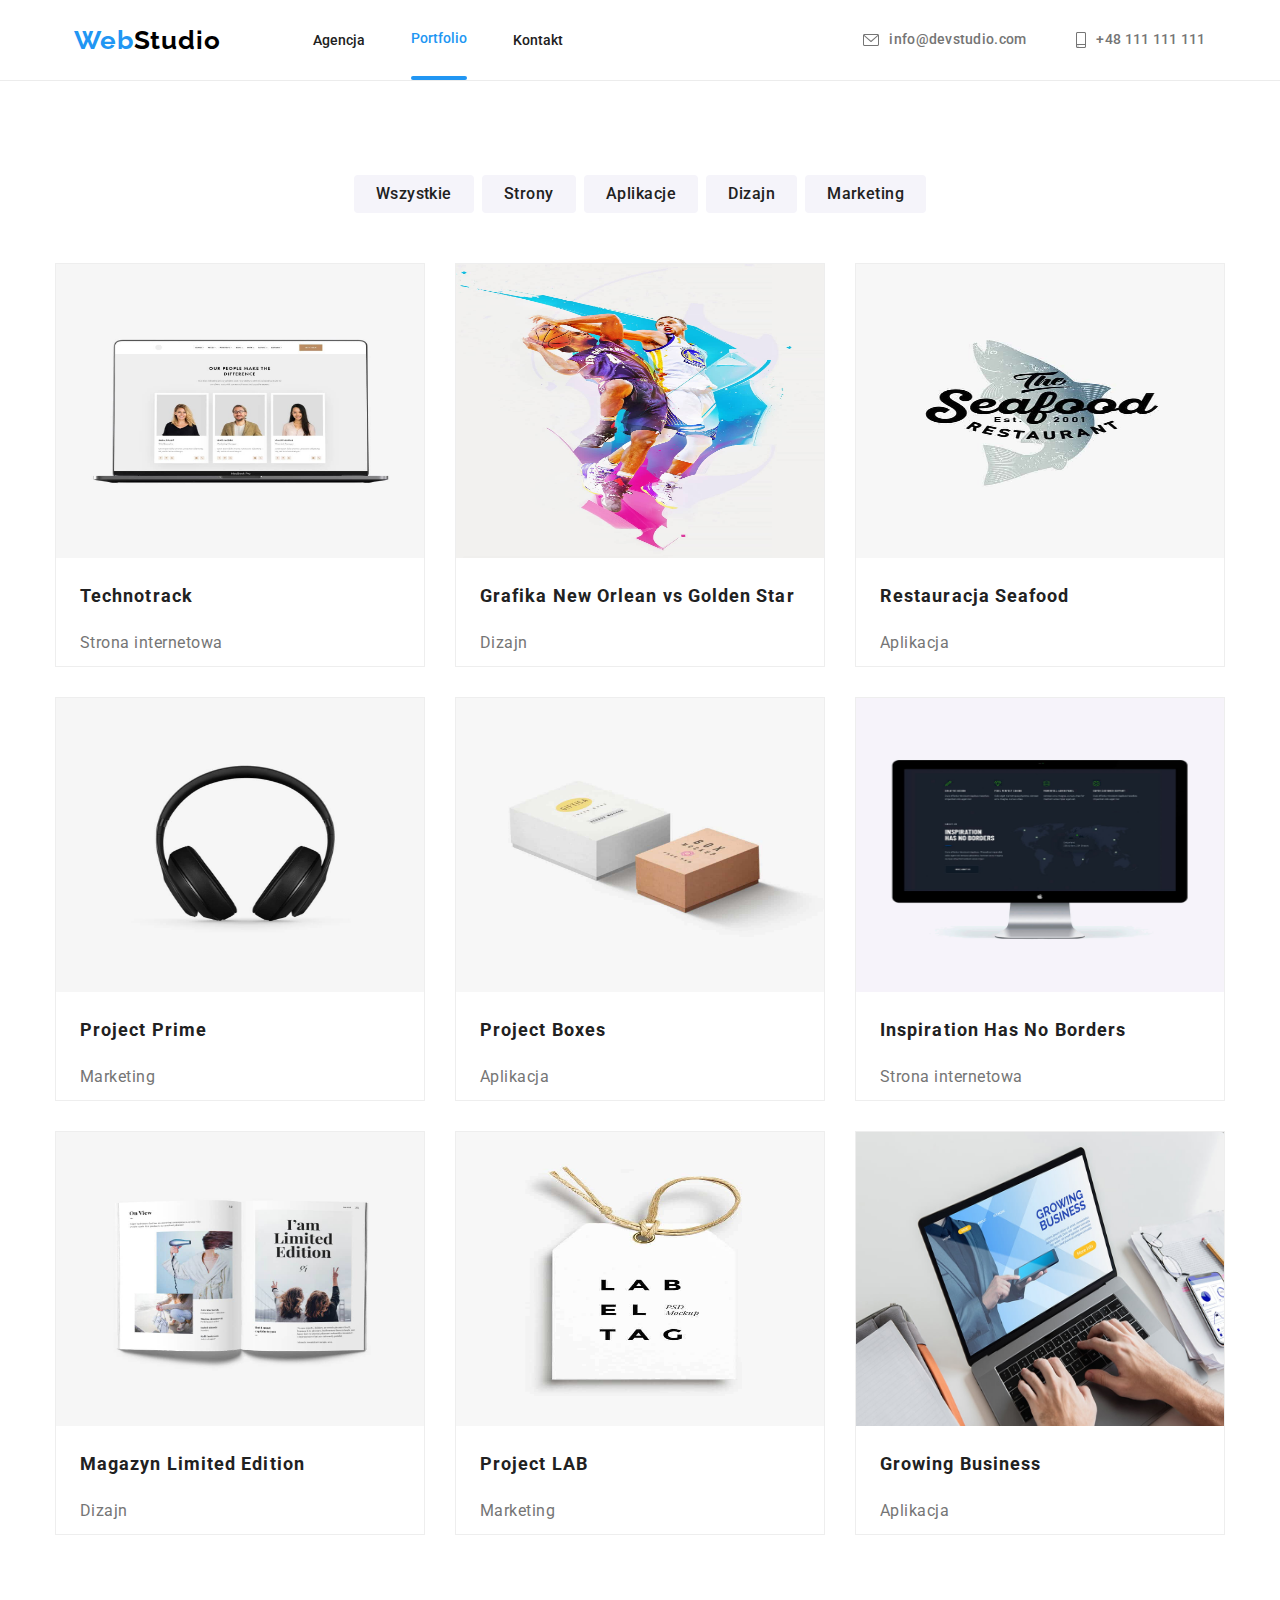
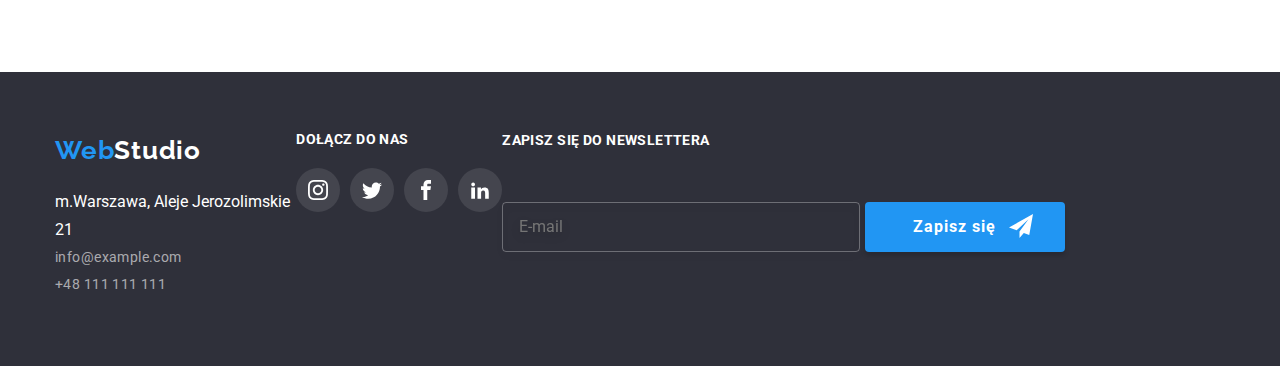
==== portfolio.html @ c93e19df "Add files via upload" ====
<!DOCTYPE html>
<html lang="pl">
  <head>
    <meta charset="UTF-8" />
    <meta http-equiv="X-UA-Compatible" content="IE=edge" />
    <meta name="viewport" content="width=device-width, initial-scale=1.0" />
    <title>Portfolio</title>
    <link
      rel="stylesheet"
      href="https://cdnjs.cloudflare.com/ajax/libs/modern-normalize/1.0.0/modern-normalize.min.css"
    />
    <link href="./css/style.css" rel="stylesheet" />
    <link rel="preconnect" href="https://fonts.googleapis.com" />
    <link rel="preconnect" href="https://fonts.gstatic.com" crossorigin />
    <link
      href="https://fonts.googleapis.com/css2?family=Montserrat&family=Raleway:wght@400;700&display=swap"
      rel="stylesheet"
    />
    <link
      href="https://fonts.googleapis.com/css2?family=Raleway:wght@700&family=Roboto:wght@500&display=swap"
      rel="stylesheet"
    />
    <link rel="preconnect" href="https://fonts.googleapis.com" />
    <link rel="preconnect" href="https://fonts.gstatic.com" crossorigin />
    <link rel="preconnect" href="https://fonts.googleapis.com" />
    <link rel="preconnect" href="https://fonts.gstatic.com" crossorigin />
  </head>

  <body>
    <header>
      <div class="container header-section">
          <nav class="navigation">
          <a class="navigation-logo" href="./index.html" width="145px"
          height="31px"><span class="web logotype">Web</span><span class="studio logotype">Studio</span>
          </a>
          
            <ul class="navigation-list">
              <li class="navigation-list-item"><a class="navigation-list-link" href="">Agencja</a></li>
              <li class="navigation-list-item"><a class="navigation-list-link actual-page" href="./portfolio.html">Portfolio</a></li>
              <li class="navigation-list-item"><a class="navigation-list-link" href="">Kontakt</a></li>
            </ul>
          <div class="contact-color">
          <ul class="header-contact">
            <li class="header-contact-item"><a class="header-contact-link" href="mailto:info@devstudio.com"><svg class="icon envelope"><use href="./images/icons/socials.svg#envelope"></use></svg>info@devstudio.com</a></li>
            <li class="header-contact-item"><a class="header-contact-link" href="tel:+48111111111"><svg class="icon phone"><use href="./images/icons/socials.svg#phone"></use></svg>+48 111 111 111</a></li>
          </ul>
          </div>
          </nav>
          </div>
        </header>
    <main>
      <section>
        <div class="container">
          <ul class="button-portfolio">
            <li class="button-space">
              <button class="button-portfolio-item" type="button" width="121px">
                Wszystkie
              </button>
            </li>
            <li class="button-space">
              <button class="button-portfolio-item" type="button" width="93px">
                Strony
              </button>
            </li>
            <li class="button-space">
              <button class="button-portfolio-item" type="button" width="114px">
                Aplikacje
              </button>
            </li>
            <li class="button-space">
              <button class="button-portfolio-item" type="button" width="91px">
                Dizajn
              </button>
            </li>
            <li class="button-space">
              <button class="button-portfolio-item" type="button" width="121px">
                Marketing
              </button>
            </li>
          </ul>
        </div>
      </section>
      <section class="portfolio">
        <div class="container bottom">
          <!--Project 1-->
          <ul class="portfolio-list">
            <li class="portfolio-item">
              <a href=""
                ><img
                  src="images/Technotrack.jpg"
                  width="370px"
                  height="294px"
                  
                />
                <div class="overlay">
                  <p>Technocrack jest popularną platformą wykorzystywaną do rozpowszechniania koronawirusa.
                    Firmy wykorzystują tę platformę do celów szpiegowskich i ataków na niezabezpieczone serwery konkurencji
                    </p></div>
                    <ul class="portfolio-item-feature">
                      <li>
                <h4 class="projects-name">Technotrack</h4>
                <p class="projects-type">Strona internetowa</p></li></ul></a
              >
            </li>

            <!--Project 2-->

            <li class="portfolio-item">
              <a href=""
                ><img
                  src="images/GrafikaNewOrleanvsGoldenStar.jpg"
                  width="370px"
                  height="294px"
                  
                />
                <div class="overlay">
                  <p>Technocrack jest popularną platformą wykorzystywaną do rozpowszechniania koronawirusa.
                    Firmy wykorzystują tę platformę do celów szpiegowskich i ataków na niezabezpieczone serwery konkurencji
                    </p></div>
                    <ul class="portfolio-item-feature">
                      <li>
                <h4 class="projects-name">Grafika New Orlean vs Golden Star</h4>
                <p class="projects-type">Dizajn</p></li></ul></a
              >
            </li>
            <!--Project 3-->

            <li class="portfolio-item">
              <a href=""
                ><img
                  src="images/RestauracjaSeaFood.jpg"
                  width="370px"
                  height="294px"
                  
                />
                <div class="overlay">
                  <p>Technocrack jest popularną platformą wykorzystywaną do rozpowszechniania koronawirusa.
                    Firmy wykorzystują tę platformę do celów szpiegowskich i ataków na niezabezpieczone serwery konkurencji
                    </p></div>
                    <ul class="portfolio-item-feature">
                      <li>
                <h4 class="projects-name">Restauracja Seafood</h4>
                <p class="projects-type">Aplikacja</p></li></ul></a
              >
            </li>

            <!--Project 4-->

            <li class="portfolio-item">
              <a href=""
                ><img
                  src="images/ProjectPrime.jpg"
                  width="370px"
                  height="294px"
                  
                />
                <div class="overlay">
                  <p>Technocrack jest popularną platformą wykorzystywaną do rozpowszechniania koronawirusa.
                    Firmy wykorzystują tę platformę do celów szpiegowskich i ataków na niezabezpieczone serwery konkurencji
                    </p></div>
                    <ul class="portfolio-item-feature">
                      <li>
                <h4 class="projects-name">Project Prime</h4>
                <p class="projects-type">Marketing</p></li></ul></a
              >
            </li>

            <!--Project 5-->

            <li class="portfolio-item">
              <a href=""
                ><img
                  src="images/ProjectBoxes.jpg"
                  width="370px"
                  height="294px"
                  
                />
                <div class="overlay">
                  <p>Technocrack jest popularną platformą wykorzystywaną do rozpowszechniania koronawirusa.
                    Firmy wykorzystują tę platformę do celów szpiegowskich i ataków na niezabezpieczone serwery konkurencji
                    </p></div>
                    <ul class="portfolio-item-feature">
                      <li>
                <h4 class="projects-name">Project Boxes</h4>
                <p class="projects-type">Aplikacja</p></li></ul></a
              >
            </li>
            <!--Project 6-->

            <li class="portfolio-item">
              <a href=""
                ><img
                  src="images/InspirationHasNoBorders.jpg"
                  width="370px"
                  height="294px"
                  alt="website Technocrack"
                />
                <div class="overlay">
                  <p>Technocrack jest popularną platformą wykorzystywaną do rozpowszechniania koronawirusa.
                    Firmy wykorzystują tę platformę do celów szpiegowskich i ataków na niezabezpieczone serwery konkurencji
                    </p></div>
                    <ul class="portfolio-item-feature">
                      <li>
                <h4 class="projects-name">Inspiration Has No Borders</h4>
                <p class="projects-type">Strona internetowa</p></li></ul></a
              >
            </li>
            <!--Project 7-->

            <li class="portfolio-item">
              <a href=""
                ><img
                  src="images/MagazynLimitedEdition.jpg"
                  width="370px"
                  height="294px"
                 
                />
                <div class="overlay">
                  <p>Technocrack jest popularną platformą wykorzystywaną do rozpowszechniania koronawirusa.
                    Firmy wykorzystują tę platformę do celów szpiegowskich i ataków na niezabezpieczone serwery konkurencji
                    </p></div>
                    <ul class="portfolio-item-feature">
                      <li>
                <h4 class="projects-name">Magazyn Limited Edition</h4>
                <p class="projects-type">Dizajn</p></li></ul></a
              >
            </li>
            <!--Project 8-->

            <li class="portfolio-item">
              <a href=""
                ><img
                  src="images/ProjektLAB.jpg"
                  width="370px"
                  height="294px"
                  
                />
                <div class="overlay">
                  <p>Technocrack jest popularną platformą wykorzystywaną do rozpowszechniania koronawirusa.
                    Firmy wykorzystują tę platformę do celów szpiegowskich i ataków na niezabezpieczone serwery konkurencji
                    </p></div>
                    <ul class="portfolio-item-feature">
                      <li>
                <h4 class="projects-name">Project LAB</h4>
                <p class="projects-type">Marketing</p></li></ul></a
              >
            </li>

            <!--Project 9-->

            <li class="portfolio-item">
              <a href=""
                ><img
                  src="images/GrowingBusiness.jpg"
                  width="370px"
                  height="294px"
                 
                />
                <div class="overlay">
                  <p>Technocrack jest popularną platformą wykorzystywaną do rozpowszechniania koronawirusa.
                    Firmy wykorzystują tę platformę do celów szpiegowskich i ataków na niezabezpieczone serwery konkurencji
                    </p></div>
                    <ul class="portfolio-item-feature">
                      <li>
                <h4 class="projects-name">Growing Business</h4>
                <p class="projects-type">Aplikacja</p></li></ul></a
              >
            </li>
          </ul>
        </div>
      </section>
    </main>
    <!--Footer-->
    <footer >
      <div class="container social-flex">
       <div class="left-side-footer">
        <a  href="./index.html"
          ><span class="web logotype">Web</span><span class="studio-footer logotype">Studio</span>
        </a>
        <address class="footer-address">
      <ul >
        <li>
            m.Warszawa, Aleje Jerozolimskie 21
        </li>
        <li>
          <a class="footer-mail" href="mailto:info@example.com"
            >info@example.com</a>
        </li>
        <li>
          <a class="footer-tel" href="tel:+48111111111">+48 111 111 111</a>
        </li>
      </ul>
    </address>
       </div>
        
    <section class="join-us ">
      <h3 class="join-us-header">DOŁĄCZ DO NAS</h3>
      <ul class="social-list-footer">
        <li><a class="social-list-item-footer" href=""><svg class="social-list-item-icon-footer"><use href="./images/icons/socials.svg#icon-instagram" width="20" height="20"></use></svg></a></li>
        <li><a class="social-list-item-footer" href=""><svg class="social-list-item-icon-footer"><use href="./images/icons/socials.svg#icon-twitter" width="20" height="20"></use></svg></a></li>
        <li><a class="social-list-item-footer" href=""><svg class="social-list-item-icon-footer"><use href="./images/icons/socials.svg#icon-facebook" width="20" height="20"></use></svg></a></li>
        <li><a class="social-list-item-footer" href=""><svg class="social-list-item-icon-footer"><use href="./images/icons/socials.svg#icon-linkedin2" width="20" height="20"></use></svg></a></li>
        
      </ul>
    </section>
    <div class="container-footer-form">
      <h3 class="newsletter-text">Zapisz się do newslettera</h3>
      <div class="footer-form">
        <form name="newsletter" action="http://localhost:3000/posts"
        method="POST">
      <label><input type="email" name="email" placeholder="E-mail"></label>
    <button type="submit">
      <span class="sign-up">Zapisz się</span>
      <svg><use href="./images/icons/socials.svg#form-send"></use></svg>
    </button></form>
      </div>
    </div>
      </div>
    </div>
  
    </footer>
  </body>
</html>
---- css/style.css ----
:root {
  --blue: #2196f3;
  --black: #212121;
  --logo-color: #000000;
  --grey: #757575;
  --white: #ffffff;
  --graphite: #2f303a;
  --transition: 250ms cubic-bezier(0.4, 0, 0.2, 1);
}
* {
  margin: 0;
  padding: 0;
}
img {
  display: block;
}
.section {
  padding: 94px 0;
}
body {
  font-family: "Roboto";
  color: var(--black);
}
.container {
  width: 1200px;
  padding: 0 15px;
  margin: 0 auto;
}
.navigation-list-link {
  color: var(--black);
  transition: var(--transition);
}
.navigation-list-link::after {
  content: " ";
  display: block;
  background-color: rgba(255, 255, 255, 0);
  transition: var(--transition);
}
.actual-page::after,
.navigation-list-link:hover::after {
  content: " ";
  position: relative;
  height: 4px;
  border-radius: 2px;
  background-color: var(--blue);
  top: 30px;
}
.actual-page {
  color: var(--blue);
}
.navigation-logo {
  padding-right: 93px;
}
.navigation {
  display: flex;
  align-items: center;
  align-content: center;
}

.navigation-list {
  color: var(--black);
  display: flex;
  align-items: center;
  font-size: 14px;
  font-weight: 500;
}

.navigation-list-item:not(:last-child) {
  margin-right: 46px;
}

header {
  background: var(--bright-color);
  border-bottom: 1px solid #ececec;
}
.header-contact {
  display: flex;
  flex-wrap: wrap;
  align-items: center;
  list-style: none;
  padding-left: 250px;
}
.header-contact-item {
  margin-left: 50px;
}
.header-contact-item .icon {
  fill: currentColor;
  margin-right: 10px;
}
.header-contact-item a {
  display: flex;
  align-items: center;
}
.header-contact-link:hover {
  fill: var(--blue);
  color: var(--blue);
}
.header-contact-item .envelope {
  width: 16px;
  height: 12px;
  align-items: center;
}
.header-contact-item .phone {
  width: 10px;
  height: 16px;
  align-items: center;
}
.header-contact-link {
  font-size: 14px;
  font-weight: 500;
  line-height: 1.14em;
  letter-spacing: 0.02em;
  font-style: normal;
  text-transform: lowercase;
  color: #757575;
  fill: #757575;
  transition: var(--transition);
}
a:hover,
a:focus {
  color: #2196f3;
}

.header-contact-link a {
  display: flex;
  align-items: center;
}
.header-section {
  height: 80px;
  display: flex;
  align-items: center;
  justify-content: center;
}
.web {
  color: var(--blue);
  font-size: 26px;
  font: "Raleway";
  letter-spacing: 0.03em;
  font-weight: 700;
  line-height: 1.4em;
}
.studio {
  font-size: 26px;
  color: var(--logo-color);
  font: "Raleway";
  letter-spacing: 0.03em;
  font-weight: 700;
  line-height: 1.4em;
}
.studio:hover {
  color: var(--blue);
}

a {
  text-decoration: none;
  transition: var(--transition);
}

ul {
  list-style-type: none;
  margin: 0;
  padding: 0;
}

h1 {
  font-size: 44px;
  text-align: center;
  letter-spacing: 0.06em;
  text-transform: uppercase;
  color: var(--white);
  line-height: 1.4em;
  padding-top: 200px;
  margin-top: 0;
}
.second-header {
  font-size: 36px;
  text-align: center;
  letter-spacing: 0.03em;
  line-height: 1.2em;
  margin: 0;
  padding-bottom: 50px;
}
.second-header-item {
  display: flex;
  align-items: center;
  justify-content: space-between;
  padding-bottom: 94px;
}
.team-card {
  background: var(--white);
  box-shadow: 0px 1px 3px rgba(0, 0, 0, 0.12), 0px 1px 1px rgba(0, 0, 0, 0.14),
    0px 2px 1px rgba(0, 0, 0, 0.2);
  border-radius: 0px 0px 4px 4px;
  padding-bottom: 30px;
}
.team-items {
  justify-content: space-between;
  display: flex;
}

h4 {
  font-size: 14px;
  letter-spacing: 0.03em;
  font-weight: 700;
  line-height: 1.2em;
  display: block;
  padding-bottom: 10px;
}
.third-header {
  color: var(--black);
  font-weight: 700px;
  font-size: 36px;
  line-height: 1.2em;
  text-align: center;
  letter-spacing: 0.03em;
  padding-bottom: 50px;
}
.main-header {
  background-color: var(--graphite);
  height: 600px;
  line-height: 1.4em;
  padding-top: 0;
  display: flex;
  flex-direction: column;
  justify-content: center;
  align-items: center;
  max-width: 1600px;
}
.button-webstudio {
  font-size: 16px;
  text-align: center;
  color: var(--white);
  width: 200px;
  height: 50px;
  background-color: var(--blue);
  border-radius: 4px;
  border: none;
  cursor: pointer;
  letter-spacing: 0.06em;
  margin-top: 30px;
  margin-bottom: 200px;
  font-weight: 700;
  line-height: 1.9em;
}

.button-webstudio-position {
  align-items: center;
  margin: 0 auto;
}
.button-portfolio-item {
  font-size: 16px;
  color: var(--black);
  height: 38px;
  background-color: #f5f4fa;
  border-radius: 4px;
  border: none;
  cursor: pointer;
  letter-spacing: 0.03em;
  font-weight: 500;
  line-height: 1.6em;
  padding: 6px 22px;
  transition: var(--transition);
}
.button-portfolio {
  display: flex;
  align-items: center;
  justify-content: center;
  padding-top: 94px;
}
.button-space:not(:last-child) {
  margin-right: 8px;
}
.logotype {
  font-family: "Raleway", sans-serif;
  font-size: 26px;
  line-height: 1.19em;
}

.button-portfolio-item:hover {
  background-color: var(--blue);
  color: var(--white);
  background: var(--blue);
  box-shadow: 0px 3px 1px rgba(0, 0, 0, 0.1), 0px 1px 2px rgba(0, 0, 0, 0.08),
    0px 2px 2px rgba(0, 0, 0, 0.12);
  border-radius: 4px;
}
.feature-item {
  color: var(--grey);
  font-size: 14px;
  line-height: 1.7em;
}
.feature-item:not(:last-child) {
  padding-right: 30px;
}
.feature {
  display: flex;
  align-items: center;
  justify-content: space-between;
}

.name {
  font-size: 16px;
  text-align: center;
  letter-spacing: 0.03em;
  font-weight: 500;
  line-height: 1.2em;
  display: flex;
  padding-top: 30px;
  justify-content: center;
  color: var(--black);
}
.profession {
  color: var(--grey);
  text-align: center;
  letter-spacing: 0.03em;
  line-height: 1.2em;
  display: flex;
  padding-top: 10px;
  justify-content: center;
}

.container .footer {
  padding: 0;
  margin: 0;
}
.footer-address {
  font-style: normal;
  color: var(--white);
  line-height: 1.7em;
  padding-bottom: 9px;
}
.footer-tel {
  font-size: 14px;
  letter-spacing: 0.03em;
  color: rgba(255, 255, 255, 0.6);
  line-height: 1.7em;
  transition: var(--transition);
}
.footer-mail {
  font-size: 14px;
  letter-spacing: 0.03em;
  color: rgba(255, 255, 255, 0.6);
  line-height: 1.7em;
  transition: var(--transition);
}
.team-background {
  background: #f5f4fa;
}
.team-list {
  display: flex;
  justify-content: center;
  padding-bottom: 94px;
}

.portfolio-list {
  list-style: none;
  font-family: "Roboto";
  font-size: 16px;
  line-height: 1.87;
  letter-spacing: 0.03em;
  color: var(--grey);
  display: flex;
  flex-wrap: wrap;
  justify-content: space-between;
  padding-top: 50px;
}
.portfolio-list-item {
  position: relative;
  display: inline-block;
  width: 370px;
  height: 404px;
  margin-bottom: 30px;
  border-bottom: 1px solid #eeeeee;
  border-left: 1px solid #eeeeee;
  border-right: 1px solid #eeeeee;
  z-index: 1001;
  overflow: hidden;
  transition: box-shadow 250ms cubic-bezier(0.4, 0, 0.2, 1);
}
.portfolio-list-overlay {
  position: absolute;
  top: 0;
  left: 0;
  width: 100%;
  height: 100%;
  background-color: #2196f3;
  opacity: 0;
  transform: translateY(100%);
  transition: transform 250ms cubic-bezier(0.4, 0, 0.2, 1);
}
.portfolio-list-overlay-text {
  font-weight: 400;
  font-size: 18px;
  line-height: 1.6;
  letter-spacing: 0.03em;
  color: #ffffff;
  text-align: left;
  padding: 49px 45px 49px 24px;
}
.portfolio-list-overlay-text p {
  margin: 0;
}
.portfolio-list-item:hover {
  box-shadow: 0px 1px 1px rgba(0, 0, 0, 0.12), 0px 4px 4px rgba(0, 0, 0, 0.06),
    1px 4px 6px rgba(0, 0, 0, 0.16);
}
.portfolio-list-item:hover .akapit-overlay {
  opacity: 0.9;
  transform: translateY(0);
}
.portfolio-card-description {
  position: relative;
  z-index: 1002;
  background-color: #fff;
}
.portfolio-card-description-name {
  font-size: 18px;
  line-height: 2;
  letter-spacing: 0.06em;
  color: var(--black);
  text-align: start;
  padding-left: 24px;
  margin: 0;
  padding: 20px 24px 4px 24px;
  margin-top: -9px;
}
.portfolio-card-description-text {
  line-height: 1.875em;
  padding: 0px 24px 20px 24px;
  text-align: start;
  color: var(--grey);
  margin: 0;
}
.projects {
  display: flex;
  justify-content: space-between;
  align-content: center;
  flex-wrap: wrap;
  margin-bottom: -30px;
}

.projects-name {
  color: var(--black);
  font-weight: 700;
  font-size: 18px;
  line-height: 2;
  letter-spacing: 0.06em;
  padding-top: 20px;
  padding-right: 24px;
  padding-left: 24px;
}

.studio-footer {
  font-size: 26px;
  color: var(--white);
  font: "Raleway";
  letter-spacing: 0.03em;
  font-weight: 700;
  line-height: 1.4em;
}

footer {
  font-style: normal;
  background-color: #2f303a;
  color: #fff;
  padding-top: 60px;
  padding-bottom: 60px;
  background-color: var(--graphite);
}
.footer-address {
  padding-top: 20px;
}
.join-us-header {
  font-style: normal;
  font-weight: 700;
  text-transform: uppercase;
  font-size: 14px;
  line-height: 1.14em;
  letter-spacing: 0.03em;
}

.social-list-footer {
  display: flex;
  align-items: center;
  margin-top: 20px;
  margin-left: -10px;
}
.social-list-item-footer {
  display: flex;
  justify-content: center;
  align-items: center;
  align-self: center;
  width: 44px;
  height: 44px;
  margin-left: 10px;
  border-radius: 50%;
  background-color: rgba(255, 255, 255, 0.1);
  color: var(--white);
}
.social-list-item-footer:hover {
  background-color: var(--blue);
  transition: var(--transition);
}
.social-list-item-icon-footer {
  width: 20px;
  height: 20px;
  fill: var(--white);
}
.social-flex {
  display: flex;
}

.feature-picture {
  display: flex;
  justify-content: center;
  height: 120px;
  padding: 25px 0;
  border-radius: 4px;
  margin-bottom: 30px;
  background-color: #f5f4fa;
}
.feature-icon {
  display: flex;
  justify-content: center;
  margin-right: 100px;
  margin-left: 100px;
}

.feature-size {
  max-width: 270px;
}

.social-list-our-team {
  display: flex;
  align-items: center;
  margin-top: 20px;
  padding-left: 32px;
}
.social-list-item-our-team {
  display: flex;
  justify-content: center;
  align-items: center;
  width: 44px;
  height: 44px;
  border-radius: 50%;
  background-color: var(--white);
  margin-right: 0;
  margin-right: 10px;
  max-width: 206px;
  fill: #afb1b8;
  transition: color var(--transition);
  background-color: var(--transition);
}
.social-list-item-our-team:hover {
  background-color: var(--blue);
  fill: var(--white);
  border-radius: 50%;
  background-color: var(--blue);
  width: 44px;
  height: 44px;
  transition: var(--transition);
}

.social-list-item-icon-our-team {
  width: 20px;
  height: 20px;
}

.our-clients-header {
  font-family: "Roboto";
  font-style: normal;
  font-weight: 700;
  font-size: 36px;
  line-height: 42px;
  text-align: center;
  letter-spacing: 0.03em;
  color: #212121;
  padding-bottom: 50px;
}

.background-image {
  background-image: linear-gradient(
      rgba(47, 48, 58, 0.4),
      rgba(47, 48, 58, 0.4)
    ),
    url(../images/header-background.jpg);
  background-size: cover;
  background-position: center;
  background-repeat: no-repeat;
  margin: 0 auto;
  max-width: 1600px;
}
.main-header-item-position {
  color: #fff;
  text-align: center;
  max-width: 696px;
  margin: 0 auto 30px;
}
.clients-list-item {
  display: flex;
  justify-content: center;
  height: 92px;
  min-width: 170px;
  border: 1px solid #afb1b8;
  border-radius: 4px;
  margin-left: 30px;
  cursor: pointer;
  color: #afb1b8;
  fill: #afb1b8;
  transition: color var(--transition);
}
.our-clients-list {
  list-style-type: none;
  display: flex;
  flex-wrap: wrap;
  margin-left: -30px;
}
.our-clients-list-icon1 {
  width: 41px;
  height: 48px;
  display: flex;
  align-self: center;
}
.our-clients-list-icon2 {
  width: 40px;
  height: 53px;
  display: flex;
  align-self: center;
}
.our-clients-list-icon3 {
  width: 45px;
  height: 42px;
  display: flex;
  align-self: center;
}
.our-clients-list-icon4 {
  width: 85px;
  height: 42px;
  display: flex;
  align-self: center;
}
.our-clients-list-icon5 {
  width: 63px;
  height: 47px;
  display: flex;
  align-self: center;
}
.our-clients-list-icon6 {
  width: 94px;
  height: 45px;
  display: flex;
  align-self: center;
}
.clients-list-item:hover {
  border: 1px solid var(--blue);
  color: var(--blue);
  fill: var(--blue);
  transition: var(--transition);
}

.clients-list-margins {
  margin-right: 30px;
  display: flex;
  align-items: center;
  justify-content: center;
  width: 170px;
}

.speciality {
  text-transform: uppercase;
  font-weight: 700;
  font-size: 14px;
  line-height: 16px;
  text-align: center;
  justify-content: center;
  align-content: center;
  letter-spacing: 0.03em;
  margin: 0;
  padding-top: 27px;
  color: var(--white);
}
.portfolio-list {
  display: flex;
  flex-wrap: wrap;
  justify-content: space-between;
  margin-bottom: 107px;
}
.portfolio-item {
  background-color: #fff;
  border: 1px solid #eee;
  margin-bottom: 30px;
  position: relative;
  max-width: 370px;
  max-height: 404px;
  overflow: hidden;
  z-index: 1001;
}
.overlay {
  position: absolute;
  top: 0;
  left: 0;
  width: 100%;
  height: 100%;
  background-color: var(--blue);
  opacity: 90%;
  transform: translatey(100%);
  transition: transform 250ms ease;
}
.portfolio-item-feature {
  color: var(--grey);
  font-size: 16px;
  line-height: 1.87;
  letter-spacing: 0.03em;
  z-index: 1002;
  position: relative;
  background-color: #fff;
}
.overlay p {
  font-size: 18px;
  line-height: 1.55;
  letter-spacing: 0.03em;
  color: #ffffff;
  margin-top: 49px;
}
.portfolio-item:hover .overlay {
  transform: translatey(0);
}
.portfolio p {
  padding: 4px 24px 20px 24px;
}
.portfolio-item:hover {
  box-shadow: 0px 1px 1px rgba(0, 0, 0, 0.12), 0px 4px 4px rgba(0, 0, 0, 0.06),
    1px 4px 6px rgba(0, 0, 0, 0.16);
  cursor: pointer;
}
.is-hidden {
  opacity: 0;
  visibility: none;
  pointer-events: none;
}
.close-btn {
  position: absolute;
  background-color: #fff;
  cursor: pointer;
  top: 8px;
  right: 8px;
  border: 1px solid rgba(0, 0, 0, 0.1);
  border-radius: 50%;
  z-index: 1000;
}

.close-btn,
.x {
  width: 30px;
  height: 30px;
}

.modal {
  position: absolute;
  left: 50%;
  top: 50%;
  transform: translate(-50%, -50%) scale(1.25);
  background-color: #fff;
  width: 528px;
  height: 581px;
  box-shadow: 0px 1px 3px rgba(0, 0, 0, 0.12), 0px 1px 1px rgba(0, 0, 0, 0.14),
    0px 2px 1px rgba(0, 0, 0, 0.2);
  border-radius: 4px;
}

.backdrop {
  position: fixed;
  left: 0;
  top: 0;
  width: 100%;
  height: 100%;
  background-color: rgba(0, 0, 0, 0.1);
}
.container-footer-form {
  display: flex;
  flex-wrap: wrap;
}
.footer-form {
  font-size: 16px;
  line-height: 1.25;
  color: rgba(255, 255, 255, 0.6);
  align-items: center;
  letter-spacing: 0.03em;
}
.footer-form button {
  width: 200px;
  height: 50px;
  box-shadow: 0px 4px 4px rgba(0, 0, 0, 0.15);
  border-radius: 4px;
  align-items: center;
  border: none;
  background-color: var(--blue);
  position: relative;
}
.sign-up {
  font-weight: 700;
  font-size: 16px;
  line-height: 1.87;
  text-align: center;
  letter-spacing: 0.06em;
  color: #fff;
  padding-right: 20px;
}
.modal-form label {
  font-size: 12px;
  line-height: 1.16;
  letter-spacing: 0.01em;
  color: var(--grey);
  padding-left: 40px;
  margin-bottom: 4px;
  margin-top: 10px;
}

.modal-form textarea::placeholder {
  color: rgba(117, 117, 117, 0.5);
  font-size: 12px;
  line-height: 1.16;
}

.modal-form textarea {
  height: 120px;
  width: 448px;
  padding: 12px 16px;
}

.modal-form input,
.modal-form textarea {
  color: var(--grey);
  font-family: "Roboto";
  font-style: normal;
  font-weight: 400;
  font-size: 12px;
  display: block;
}
.modal-form > h3 {
  font-weight: 700;
  font-size: 20px;
  line-height: 1.15;
  text-align: center;
  letter-spacing: 0.03em;
  color: var(--black);
}

.modal-form {
  display: flex;
  flex-direction: column;
  position: relative;
}
.modal-form input {
  border: 1px solid rgba(33, 33, 33, 0.2);
  border-radius: 4px;
  width: 448px;
  height: 40px;
  padding-left: 42px;
}

.modal-form textarea {
  resize: none;
  border: 1px solid rgba(33, 33, 33, 0.2);
  border-radius: 4px;
}
.modal-form button {
  width: 200px;
  height: 50px;
  background: var(--blue);
  box-shadow: 0px 4px 4px rgba(0, 0, 0, 0.15);
  border-radius: 4px;
  font-weight: 700;
  font-size: 16px;
  line-height: 1.87;
  text-align: center;
  letter-spacing: 0.06em;
  color: #fff;
  margin: auto;
  margin-top: 30px;
  border: none;
}

.modal-form button:hover {
  cursor: pointer;
}

.modal-form label:focus-within svg {
  fill: var(--blue);
}
.modal-form input:hover,
.modal-form textarea:hover {
  border: 1px solid var(--blue);
  border-radius: 4px;
}
textarea:focus-visible,
input:focus-visible {
  outline: none;
  border: 1px solid var(--blue);
}
.sign-up-form {
  font-weight: 700;
  font-size: 16px;
  line-height: 1.87;
  text-align: center;
  letter-spacing: 0.06em;
  color: #fff;
  padding-right: 20px;
}
.icon-form {
  width: 12px;
  height: 12px;
  fill: #000;
  position: absolute;
  left: 52px;
}
.person-icon-form {
  width: 12px;
  height: 12px;
  top: 132px;
}
.phone-icon-form {
  height: 13px;
  width: 13px;
  top: 200px;
}

.mail-icon-form {
  width: 15px;
  height: 12px;
  top: 268px;
}
.tick-sign-container a {
  color: var(--blue);
}
.web-tick-sign {
  position: absolute;
  opacity: 0;
}
.tick-sign-label {
  margin: 0;
  padding: 0;
  align-self: center;
}
.tick-sign-label::before {
  content: "";
  display: inline-block;
  width: 16px;
  height: 16px;
  margin-left: 0;
  margin-right: 7px;
  border: 1px solid rgba(33, 33, 33, 0.2);
  border-radius: 2px;
}
.web-tick-sign:checked + .tick-sign-label::before {
  background-color: var(--blue);
  border: none;
  background-image: url([data-uri]);
  background-repeat: no-repeat;
  background-position: center center;
}
.tick-sign-container {
  display: flex;
  justify-content: center;
}
.tick-sign-container a {
  text-decoration: underline;
}
.container-footer-form {
  flex-wrap: wrap;
}
.footer-form {
  letter-spacing: 0.03em;
  color: rgba(255, 255, 255, 0.6);
  font-size: 16px;
  line-height: 1.25;
  align-items: center;
}
.footer-form button {
  width: 200px;
  border-radius: 4px;
  align-items: center;
  border: none;
  height: 50px;
  box-shadow: 0px 4px 4px rgba(0, 0, 0, 0.15);
  background-color: var(--blue);
  position: relative;
}
.footer-form input {
  border: 1px solid rgba(255, 255, 255, 0.3);
  border-radius: 4px;
  width: 358px;
  filter: drop-shadow(0px 4px 4px rgba(0, 0, 0, 0.15));
  height: 50px;
  background-color: transparent;
  color: var(--grey);
  padding: 16px;
}
.footer-form input::placeholder {
  font-size: 16px;
  line-height: 1.25;
}
.footer-form button svg {
  fill: #fff;
  width: 24px;
  height: 24px;
  right: 32px;
  top: 12px;
  position: absolute;
}

.footer-form button:hover {
  cursor: pointer;
}
.newsletter-text {
  font-weight: 700;
  font-size: 14px;
  line-height: 16px;
  letter-spacing: 0.03em;
  text-transform: uppercase;
  color: #fff;
  display: block;
  margin-bottom: 0px;
}
.footer {
  color: #fff;
  font-size: 16px;
  line-height: 1.5;
}
.footer address {
  font-style: normal;
  margin-top: 20px;
}
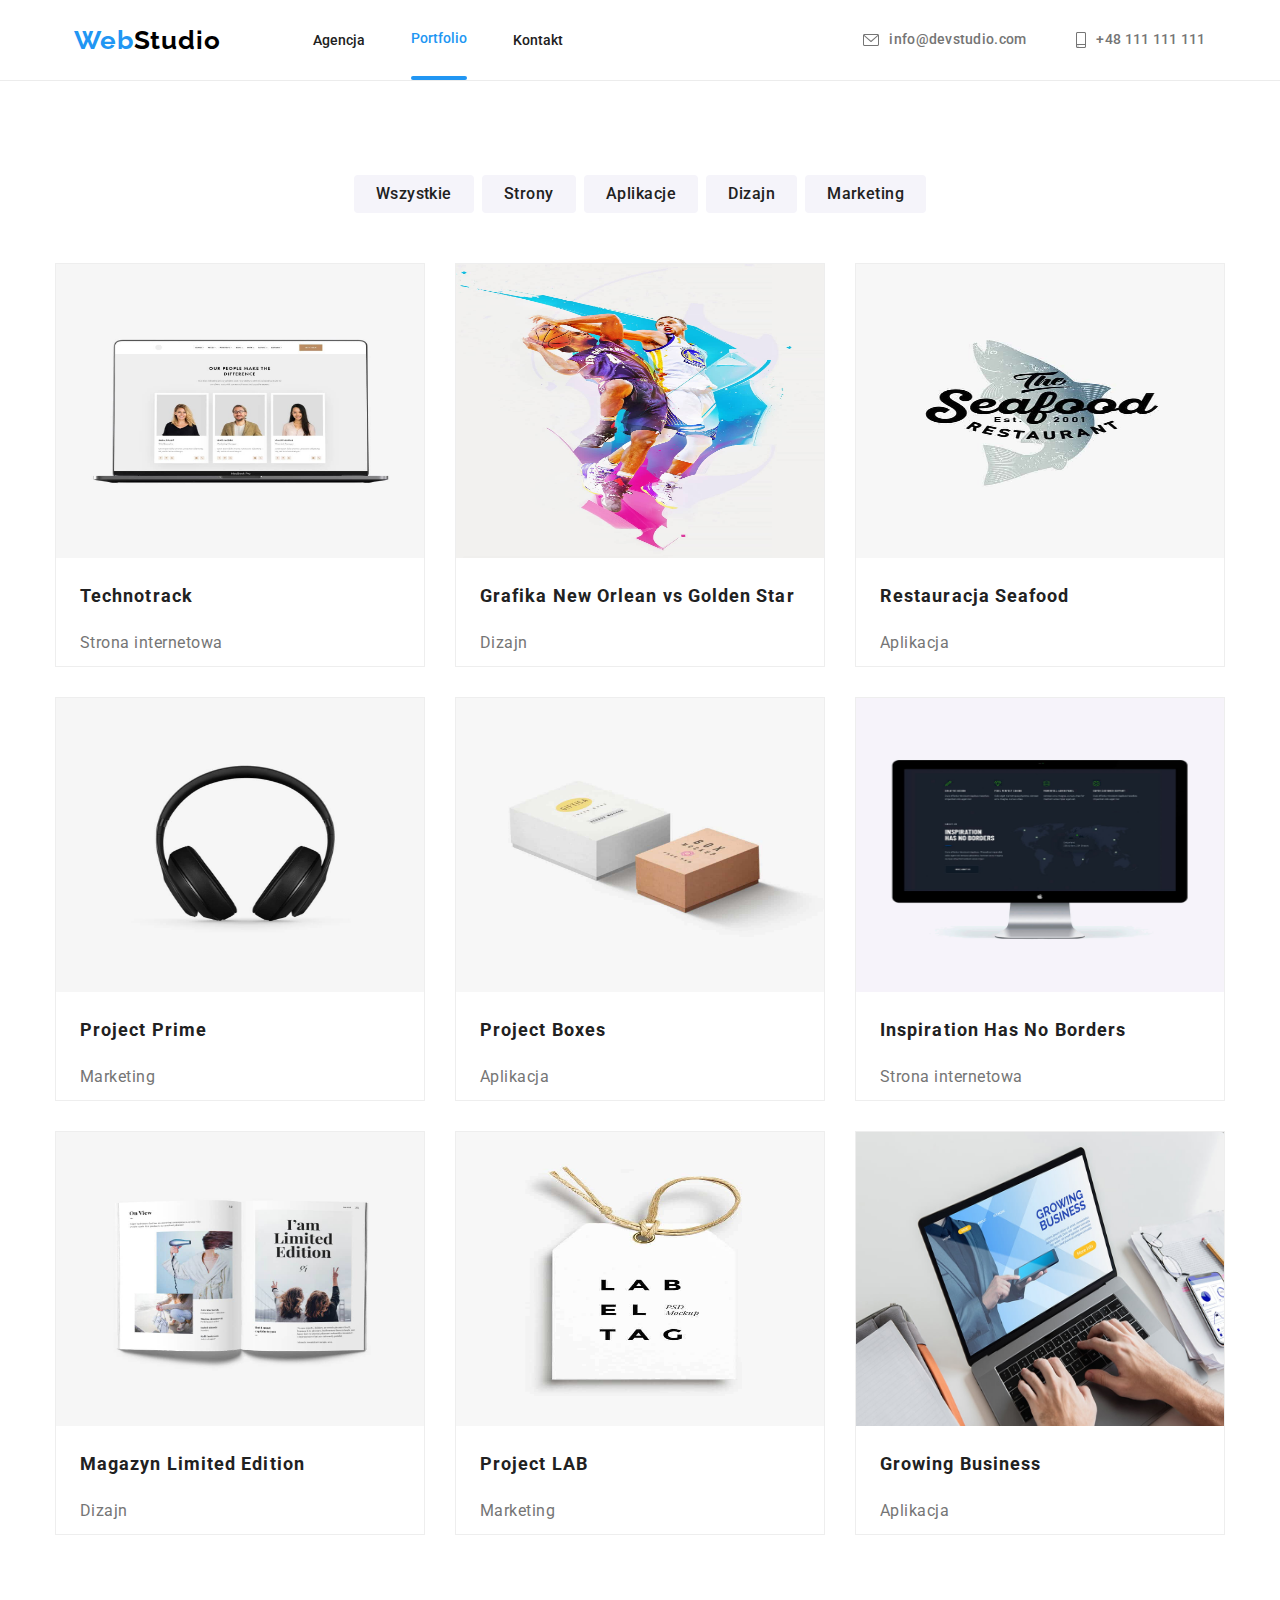
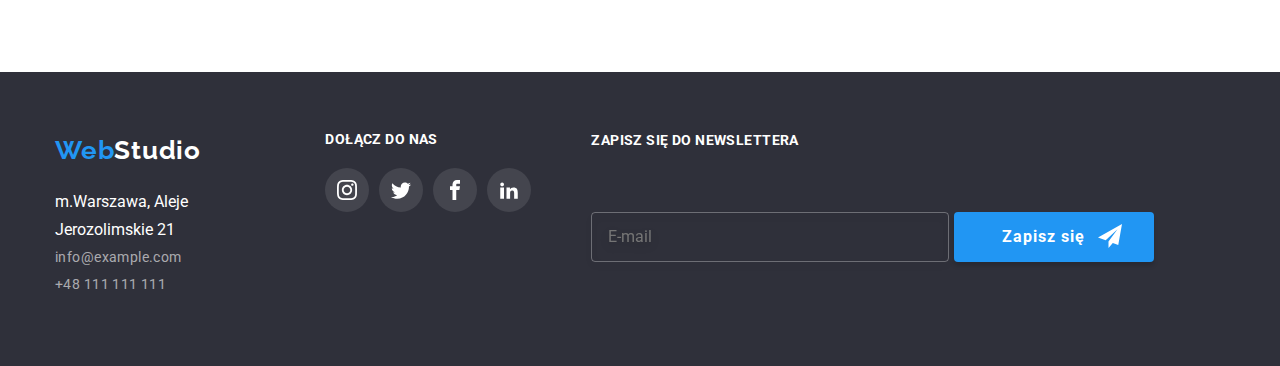
==== commit 49a6ba25: "Add files via upload" ====
--- a/portfolio.html
+++ b/portfolio.html
@@ -10,20 +10,11 @@
       href="https://cdnjs.cloudflare.com/ajax/libs/modern-normalize/1.0.0/modern-normalize.min.css"
     />
     <link href="./css/style.css" rel="stylesheet" />
-    <link rel="preconnect" href="https://fonts.googleapis.com" />
-    <link rel="preconnect" href="https://fonts.gstatic.com" crossorigin />
-    <link
-      href="https://fonts.googleapis.com/css2?family=Montserrat&family=Raleway:wght@400;700&display=swap"
-      rel="stylesheet"
-    />
     <link
       href="https://fonts.googleapis.com/css2?family=Raleway:wght@700&family=Roboto:wght@500&display=swap"
       rel="stylesheet"
     />
-    <link rel="preconnect" href="https://fonts.googleapis.com" />
-    <link rel="preconnect" href="https://fonts.gstatic.com" crossorigin />
-    <link rel="preconnect" href="https://fonts.googleapis.com" />
-    <link rel="preconnect" href="https://fonts.gstatic.com" crossorigin />
+    
   </head>
 
   <body>
--- a/css/style.css
+++ b/css/style.css
@@ -185,17 +185,6 @@
   align-items: center;
   justify-content: space-between;
   padding-bottom: 94px;
-}
-.team-card {
-  background: var(--white);
-  box-shadow: 0px 1px 3px rgba(0, 0, 0, 0.12), 0px 1px 1px rgba(0, 0, 0, 0.14),
-    0px 2px 1px rgba(0, 0, 0, 0.2);
-  border-radius: 0px 0px 4px 4px;
-  padding-bottom: 30px;
-}
-.team-items {
-  justify-content: space-between;
-  display: flex;
 }
 
 h4 {
@@ -383,7 +372,7 @@
   left: 0;
   width: 100%;
   height: 100%;
-  background-color: #2196f3;
+  background-color: var(--blue);
   opacity: 0;
   transform: translateY(100%);
   transition: transform 250ms cubic-bezier(0.4, 0, 0.2, 1);
@@ -393,7 +382,7 @@
   font-size: 18px;
   line-height: 1.6;
   letter-spacing: 0.03em;
-  color: #ffffff;
+  color: var(--white);
   text-align: left;
   padding: 49px 45px 49px 24px;
 }
@@ -411,7 +400,7 @@
 .portfolio-card-description {
   position: relative;
   z-index: 1002;
-  background-color: #fff;
+  background-color: var(--white);
 }
 .portfolio-card-description-name {
   font-size: 18px;
@@ -461,7 +450,6 @@
 
 footer {
   font-style: normal;
-  background-color: #2f303a;
   color: #fff;
   padding-top: 60px;
   padding-bottom: 60px;
@@ -508,6 +496,9 @@
 }
 .social-flex {
   display: flex;
+}
+.left-side-footer {
+  margin-right: 70px;
 }
 
 .feature-picture {
@@ -746,13 +737,13 @@
   right: 8px;
   border: 1px solid rgba(0, 0, 0, 0.1);
   border-radius: 50%;
-  z-index: 1000;
 }
 
 .close-btn,
 .x {
   width: 30px;
   height: 30px;
+  z-index: 1000;
 }
 
 .modal {
@@ -786,6 +777,7 @@
   color: rgba(255, 255, 255, 0.6);
   align-items: center;
   letter-spacing: 0.03em;
+  padding-left: 60px;
 }
 .footer-form button {
   width: 200px;
@@ -844,6 +836,8 @@
   text-align: center;
   letter-spacing: 0.03em;
   color: var(--black);
+  margin-top: 40px;
+  margin-bottom: 30px;
 }
 
 .modal-form {
@@ -959,75 +953,35 @@
   background-repeat: no-repeat;
   background-position: center center;
 }
-.tick-sign-container {
-  display: flex;
-  justify-content: center;
-}
-.tick-sign-container a {
-  text-decoration: underline;
-}
-.container-footer-form {
-  flex-wrap: wrap;
-}
-.footer-form {
-  letter-spacing: 0.03em;
-  color: rgba(255, 255, 255, 0.6);
-  font-size: 16px;
-  line-height: 1.25;
-  align-items: center;
-}
-.footer-form button {
-  width: 200px;
-  border-radius: 4px;
-  align-items: center;
-  border: none;
-  height: 50px;
-  box-shadow: 0px 4px 4px rgba(0, 0, 0, 0.15);
-  background-color: var(--blue);
-  position: relative;
+.footer-form button svg {
+  fill: #fff;
+  right: 32px;
+  top: 12px;
+  position: absolute;
+  width: 24px;
+  height: 24px;
+}
+.container-footer-form h3 {
+  font-weight: 700;
+  font-size: 14px;
+  line-height: 16px;
+  letter-spacing: 0.03em;
+  text-transform: uppercase;
+  color: #fff;
+  display: block;
+  margin-bottom: 20px;
+  margin-left: 60px;
+}
+.footer-form button:hover {
+  cursor: pointer;
 }
 .footer-form input {
   border: 1px solid rgba(255, 255, 255, 0.3);
+  filter: drop-shadow(0px 4px 4px rgba(0, 0, 0, 0.15));
   border-radius: 4px;
   width: 358px;
-  filter: drop-shadow(0px 4px 4px rgba(0, 0, 0, 0.15));
   height: 50px;
   background-color: transparent;
   color: var(--grey);
   padding: 16px;
 }
-.footer-form input::placeholder {
-  font-size: 16px;
-  line-height: 1.25;
-}
-.footer-form button svg {
-  fill: #fff;
-  width: 24px;
-  height: 24px;
-  right: 32px;
-  top: 12px;
-  position: absolute;
-}
-
-.footer-form button:hover {
-  cursor: pointer;
-}
-.newsletter-text {
-  font-weight: 700;
-  font-size: 14px;
-  line-height: 16px;
-  letter-spacing: 0.03em;
-  text-transform: uppercase;
-  color: #fff;
-  display: block;
-  margin-bottom: 0px;
-}
-.footer {
-  color: #fff;
-  font-size: 16px;
-  line-height: 1.5;
-}
-.footer address {
-  font-style: normal;
-  margin-top: 20px;
-}
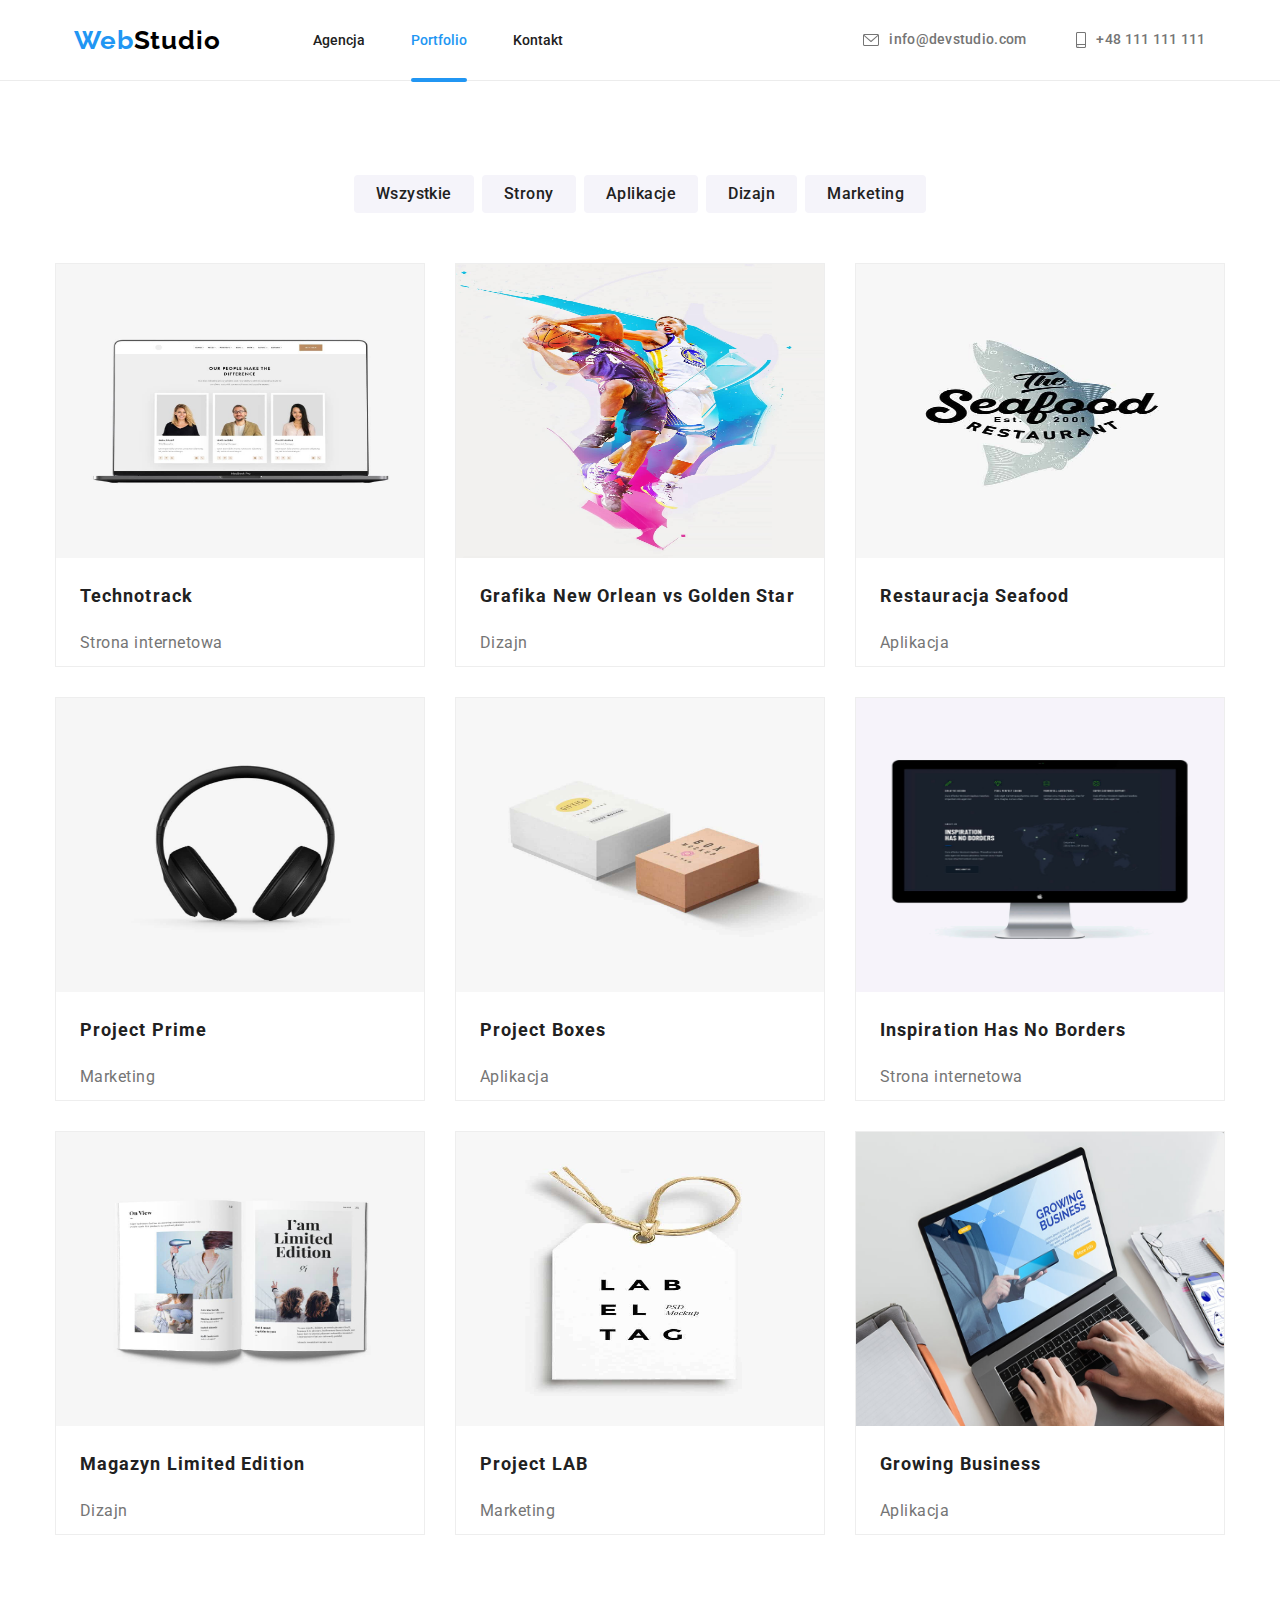
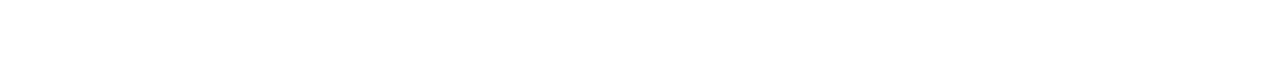
==== commit 360c037c: "hw6(poprawa)" ====
--- a/portfolio.html
+++ b/portfolio.html
@@ -14,31 +14,57 @@
       href="https://fonts.googleapis.com/css2?family=Raleway:wght@700&family=Roboto:wght@500&display=swap"
       rel="stylesheet"
     />
-    
   </head>
 
   <body>
     <header>
       <div class="container header-section">
-          <nav class="navigation">
-          <a class="navigation-logo" href="./index.html" width="145px"
-          height="31px"><span class="web logotype">Web</span><span class="studio logotype">Studio</span>
+        <nav class="navigation">
+          <a
+            class="navigation-logo"
+            href="./index.html"
+            width="145px"
+            height="31px"
+            ><span class="web logotype">Web</span
+            ><span class="studio logotype">Studio</span>
           </a>
-          
-            <ul class="navigation-list">
-              <li class="navigation-list-item"><a class="navigation-list-link" href="">Agencja</a></li>
-              <li class="navigation-list-item"><a class="navigation-list-link actual-page" href="./portfolio.html">Portfolio</a></li>
-              <li class="navigation-list-item"><a class="navigation-list-link" href="">Kontakt</a></li>
+
+          <ul class="navigation-list">
+            <li class="navigation-list-item">
+              <a class="navigation-list-link" href="./index.html">Agencja</a>
+            </li>
+            <li class="navigation-list-item">
+              <a
+                class="navigation-list-link actual-page"
+                href="./portfolio.html"
+                >Portfolio</a
+              >
+            </li>
+            <li class="navigation-list-item">
+              <a class="navigation-list-link" href="./index.html">Kontakt</a>
+            </li>
+          </ul>
+          <div class="contact-color">
+            <ul class="header-contact">
+              <li class="header-contact-item">
+                <a class="header-contact-link" href="mailto:info@devstudio.com"
+                  ><svg class="icon envelope">
+                    <use href="./images/icons/socials.svg#envelope"></use></svg
+                  >info@devstudio.com</a
+                >
+              </li>
+              <li class="header-contact-item">
+                <a class="header-contact-link" href="tel:+48111111111"
+                  ><svg class="icon phone">
+                    <use href="./images/icons/socials.svg#phone"></use></svg
+                  >+48 111 111 111</a
+                >
+              </li>
             </ul>
-          <div class="contact-color">
-          <ul class="header-contact">
-            <li class="header-contact-item"><a class="header-contact-link" href="mailto:info@devstudio.com"><svg class="icon envelope"><use href="./images/icons/socials.svg#envelope"></use></svg>info@devstudio.com</a></li>
-            <li class="header-contact-item"><a class="header-contact-link" href="tel:+48111111111"><svg class="icon phone"><use href="./images/icons/socials.svg#phone"></use></svg>+48 111 111 111</a></li>
-          </ul>
           </div>
-          </nav>
-          </div>
-        </header>
+        </nav>
+      </div>
+    </header>
     <main>
       <section>
         <div class="container">
@@ -81,16 +107,21 @@
                   src="images/Technotrack.jpg"
                   width="370px"
                   height="294px"
-                  
-                />
-                <div class="overlay">
-                  <p>Technocrack jest popularną platformą wykorzystywaną do rozpowszechniania koronawirusa.
-                    Firmy wykorzystują tę platformę do celów szpiegowskich i ataków na niezabezpieczone serwery konkurencji
-                    </p></div>
-                    <ul class="portfolio-item-feature">
-                      <li>
-                <h4 class="projects-name">Technotrack</h4>
-                <p class="projects-type">Strona internetowa</p></li></ul></a
+                />
+                <div class="overlay">
+                  <p>
+                    Technocrack jest popularną platformą wykorzystywaną do
+                    rozpowszechniania koronawirusa. Firmy wykorzystują tę
+                    platformę do celów szpiegowskich i ataków na
+                    niezabezpieczone serwery konkurencji
+                  </p>
+                </div>
+                <ul class="portfolio-item-feature">
+                  <li>
+                    <h4 class="projects-name">Technotrack</h4>
+                    <p class="projects-type">Strona internetowa</p>
+                  </li>
+                </ul></a
               >
             </li>
 
@@ -102,16 +133,23 @@
                   src="images/GrafikaNewOrleanvsGoldenStar.jpg"
                   width="370px"
                   height="294px"
-                  
-                />
-                <div class="overlay">
-                  <p>Technocrack jest popularną platformą wykorzystywaną do rozpowszechniania koronawirusa.
-                    Firmy wykorzystują tę platformę do celów szpiegowskich i ataków na niezabezpieczone serwery konkurencji
-                    </p></div>
-                    <ul class="portfolio-item-feature">
-                      <li>
-                <h4 class="projects-name">Grafika New Orlean vs Golden Star</h4>
-                <p class="projects-type">Dizajn</p></li></ul></a
+                />
+                <div class="overlay">
+                  <p>
+                    Technocrack jest popularną platformą wykorzystywaną do
+                    rozpowszechniania koronawirusa. Firmy wykorzystują tę
+                    platformę do celów szpiegowskich i ataków na
+                    niezabezpieczone serwery konkurencji
+                  </p>
+                </div>
+                <ul class="portfolio-item-feature">
+                  <li>
+                    <h4 class="projects-name">
+                      Grafika New Orlean vs Golden Star
+                    </h4>
+                    <p class="projects-type">Dizajn</p>
+                  </li>
+                </ul></a
               >
             </li>
             <!--Project 3-->
@@ -122,16 +160,21 @@
                   src="images/RestauracjaSeaFood.jpg"
                   width="370px"
                   height="294px"
-                  
-                />
-                <div class="overlay">
-                  <p>Technocrack jest popularną platformą wykorzystywaną do rozpowszechniania koronawirusa.
-                    Firmy wykorzystują tę platformę do celów szpiegowskich i ataków na niezabezpieczone serwery konkurencji
-                    </p></div>
-                    <ul class="portfolio-item-feature">
-                      <li>
-                <h4 class="projects-name">Restauracja Seafood</h4>
-                <p class="projects-type">Aplikacja</p></li></ul></a
+                />
+                <div class="overlay">
+                  <p>
+                    Technocrack jest popularną platformą wykorzystywaną do
+                    rozpowszechniania koronawirusa. Firmy wykorzystują tę
+                    platformę do celów szpiegowskich i ataków na
+                    niezabezpieczone serwery konkurencji
+                  </p>
+                </div>
+                <ul class="portfolio-item-feature">
+                  <li>
+                    <h4 class="projects-name">Restauracja Seafood</h4>
+                    <p class="projects-type">Aplikacja</p>
+                  </li>
+                </ul></a
               >
             </li>
 
@@ -143,16 +186,21 @@
                   src="images/ProjectPrime.jpg"
                   width="370px"
                   height="294px"
-                  
-                />
-                <div class="overlay">
-                  <p>Technocrack jest popularną platformą wykorzystywaną do rozpowszechniania koronawirusa.
-                    Firmy wykorzystują tę platformę do celów szpiegowskich i ataków na niezabezpieczone serwery konkurencji
-                    </p></div>
-                    <ul class="portfolio-item-feature">
-                      <li>
-                <h4 class="projects-name">Project Prime</h4>
-                <p class="projects-type">Marketing</p></li></ul></a
+                />
+                <div class="overlay">
+                  <p>
+                    Technocrack jest popularną platformą wykorzystywaną do
+                    rozpowszechniania koronawirusa. Firmy wykorzystują tę
+                    platformę do celów szpiegowskich i ataków na
+                    niezabezpieczone serwery konkurencji
+                  </p>
+                </div>
+                <ul class="portfolio-item-feature">
+                  <li>
+                    <h4 class="projects-name">Project Prime</h4>
+                    <p class="projects-type">Marketing</p>
+                  </li>
+                </ul></a
               >
             </li>
 
@@ -164,16 +212,21 @@
                   src="images/ProjectBoxes.jpg"
                   width="370px"
                   height="294px"
-                  
-                />
-                <div class="overlay">
-                  <p>Technocrack jest popularną platformą wykorzystywaną do rozpowszechniania koronawirusa.
-                    Firmy wykorzystują tę platformę do celów szpiegowskich i ataków na niezabezpieczone serwery konkurencji
-                    </p></div>
-                    <ul class="portfolio-item-feature">
-                      <li>
-                <h4 class="projects-name">Project Boxes</h4>
-                <p class="projects-type">Aplikacja</p></li></ul></a
+                />
+                <div class="overlay">
+                  <p>
+                    Technocrack jest popularną platformą wykorzystywaną do
+                    rozpowszechniania koronawirusa. Firmy wykorzystują tę
+                    platformę do celów szpiegowskich i ataków na
+                    niezabezpieczone serwery konkurencji
+                  </p>
+                </div>
+                <ul class="portfolio-item-feature">
+                  <li>
+                    <h4 class="projects-name">Project Boxes</h4>
+                    <p class="projects-type">Aplikacja</p>
+                  </li>
+                </ul></a
               >
             </li>
             <!--Project 6-->
@@ -187,13 +240,19 @@
                   alt="website Technocrack"
                 />
                 <div class="overlay">
-                  <p>Technocrack jest popularną platformą wykorzystywaną do rozpowszechniania koronawirusa.
-                    Firmy wykorzystują tę platformę do celów szpiegowskich i ataków na niezabezpieczone serwery konkurencji
-                    </p></div>
-                    <ul class="portfolio-item-feature">
-                      <li>
-                <h4 class="projects-name">Inspiration Has No Borders</h4>
-                <p class="projects-type">Strona internetowa</p></li></ul></a
+                  <p>
+                    Technocrack jest popularną platformą wykorzystywaną do
+                    rozpowszechniania koronawirusa. Firmy wykorzystują tę
+                    platformę do celów szpiegowskich i ataków na
+                    niezabezpieczone serwery konkurencji
+                  </p>
+                </div>
+                <ul class="portfolio-item-feature">
+                  <li>
+                    <h4 class="projects-name">Inspiration Has No Borders</h4>
+                    <p class="projects-type">Strona internetowa</p>
+                  </li>
+                </ul></a
               >
             </li>
             <!--Project 7-->
@@ -204,16 +263,21 @@
                   src="images/MagazynLimitedEdition.jpg"
                   width="370px"
                   height="294px"
-                 
-                />
-                <div class="overlay">
-                  <p>Technocrack jest popularną platformą wykorzystywaną do rozpowszechniania koronawirusa.
-                    Firmy wykorzystują tę platformę do celów szpiegowskich i ataków na niezabezpieczone serwery konkurencji
-                    </p></div>
-                    <ul class="portfolio-item-feature">
-                      <li>
-                <h4 class="projects-name">Magazyn Limited Edition</h4>
-                <p class="projects-type">Dizajn</p></li></ul></a
+                />
+                <div class="overlay">
+                  <p>
+                    Technocrack jest popularną platformą wykorzystywaną do
+                    rozpowszechniania koronawirusa. Firmy wykorzystują tę
+                    platformę do celów szpiegowskich i ataków na
+                    niezabezpieczone serwery konkurencji
+                  </p>
+                </div>
+                <ul class="portfolio-item-feature">
+                  <li>
+                    <h4 class="projects-name">Magazyn Limited Edition</h4>
+                    <p class="projects-type">Dizajn</p>
+                  </li>
+                </ul></a
               >
             </li>
             <!--Project 8-->
@@ -224,16 +288,21 @@
                   src="images/ProjektLAB.jpg"
                   width="370px"
                   height="294px"
-                  
-                />
-                <div class="overlay">
-                  <p>Technocrack jest popularną platformą wykorzystywaną do rozpowszechniania koronawirusa.
-                    Firmy wykorzystują tę platformę do celów szpiegowskich i ataków na niezabezpieczone serwery konkurencji
-                    </p></div>
-                    <ul class="portfolio-item-feature">
-                      <li>
-                <h4 class="projects-name">Project LAB</h4>
-                <p class="projects-type">Marketing</p></li></ul></a
+                />
+                <div class="overlay">
+                  <p>
+                    Technocrack jest popularną platformą wykorzystywaną do
+                    rozpowszechniania koronawirusa. Firmy wykorzystują tę
+                    platformę do celów szpiegowskich i ataków na
+                    niezabezpieczone serwery konkurencji
+                  </p>
+                </div>
+                <ul class="portfolio-item-feature">
+                  <li>
+                    <h4 class="projects-name">Project LAB</h4>
+                    <p class="projects-type">Marketing</p>
+                  </li>
+                </ul></a
               >
             </li>
 
@@ -245,16 +314,21 @@
                   src="images/GrowingBusiness.jpg"
                   width="370px"
                   height="294px"
-                 
-                />
-                <div class="overlay">
-                  <p>Technocrack jest popularną platformą wykorzystywaną do rozpowszechniania koronawirusa.
-                    Firmy wykorzystują tę platformę do celów szpiegowskich i ataków na niezabezpieczone serwery konkurencji
-                    </p></div>
-                    <ul class="portfolio-item-feature">
-                      <li>
-                <h4 class="projects-name">Growing Business</h4>
-                <p class="projects-type">Aplikacja</p></li></ul></a
+                />
+                <div class="overlay">
+                  <p>
+                    Technocrack jest popularną platformą wykorzystywaną do
+                    rozpowszechniania koronawirusa. Firmy wykorzystują tę
+                    platformę do celów szpiegowskich i ataków na
+                    niezabezpieczone serwery konkurencji
+                  </p>
+                </div>
+                <ul class="portfolio-item-feature">
+                  <li>
+                    <h4 class="projects-name">Growing Business</h4>
+                    <p class="projects-type">Aplikacja</p>
+                  </li>
+                </ul></a
               >
             </li>
           </ul>
@@ -262,53 +336,6 @@
       </section>
     </main>
     <!--Footer-->
-    <footer >
-      <div class="container social-flex">
-       <div class="left-side-footer">
-        <a  href="./index.html"
-          ><span class="web logotype">Web</span><span class="studio-footer logotype">Studio</span>
-        </a>
-        <address class="footer-address">
-      <ul >
-        <li>
-            m.Warszawa, Aleje Jerozolimskie 21
-        </li>
-        <li>
-          <a class="footer-mail" href="mailto:info@example.com"
-            >info@example.com</a>
-        </li>
-        <li>
-          <a class="footer-tel" href="tel:+48111111111">+48 111 111 111</a>
-        </li>
-      </ul>
-    </address>
-       </div>
-        
-    <section class="join-us ">
-      <h3 class="join-us-header">DOŁĄCZ DO NAS</h3>
-      <ul class="social-list-footer">
-        <li><a class="social-list-item-footer" href=""><svg class="social-list-item-icon-footer"><use href="./images/icons/socials.svg#icon-instagram" width="20" height="20"></use></svg></a></li>
-        <li><a class="social-list-item-footer" href=""><svg class="social-list-item-icon-footer"><use href="./images/icons/socials.svg#icon-twitter" width="20" height="20"></use></svg></a></li>
-        <li><a class="social-list-item-footer" href=""><svg class="social-list-item-icon-footer"><use href="./images/icons/socials.svg#icon-facebook" width="20" height="20"></use></svg></a></li>
-        <li><a class="social-list-item-footer" href=""><svg class="social-list-item-icon-footer"><use href="./images/icons/socials.svg#icon-linkedin2" width="20" height="20"></use></svg></a></li>
-        
-      </ul>
-    </section>
-    <div class="container-footer-form">
-      <h3 class="newsletter-text">Zapisz się do newslettera</h3>
-      <div class="footer-form">
-        <form name="newsletter" action="http://localhost:3000/posts"
-        method="POST">
-      <label><input type="email" name="email" placeholder="E-mail"></label>
-    <button type="submit">
-      <span class="sign-up">Zapisz się</span>
-      <svg><use href="./images/icons/socials.svg#form-send"></use></svg>
-    </button></form>
-      </div>
-    </div>
-      </div>
-    </div>
-  
-    </footer>
+    <footer></footer>
   </body>
 </html>
--- a/css/style.css
+++ b/css/style.css
@@ -18,7 +18,7 @@
   padding: 94px 0;
 }
 body {
-  font-family: "Roboto";
+  font-family: "Roboto", "sans-serif";
   color: var(--black);
 }
 .container {
@@ -29,24 +29,27 @@
 .navigation-list-link {
   color: var(--black);
   transition: var(--transition);
-}
-.navigation-list-link::after {
-  content: " ";
-  display: block;
-  background-color: rgba(255, 255, 255, 0);
-  transition: var(--transition);
-}
+  transition-property: color;
+  position: relative;
+}
+
 .actual-page::after,
 .navigation-list-link:hover::after {
+  transition: var(--transition);
+  transition-property: color, background, border;
   content: " ";
-  position: relative;
+  position: absolute;
   height: 4px;
+  left: 0;
+  right: 0;
   border-radius: 2px;
   background-color: var(--blue);
-  top: 30px;
+  top: 46px;
 }
 .actual-page {
   color: var(--blue);
+  transition: var(--transition);
+  transition-property: color, background, border;
 }
 .navigation-logo {
   padding-right: 93px;
@@ -115,6 +118,7 @@
   color: #757575;
   fill: #757575;
   transition: var(--transition);
+  transition-property: fill, color;
 }
 a:hover,
 a:focus {
@@ -146,14 +150,19 @@
   letter-spacing: 0.03em;
   font-weight: 700;
   line-height: 1.4em;
+  transition: var(--transition);
+  transition-property: color;
 }
 .studio:hover {
   color: var(--blue);
+  transition: var(--transition);
+  transition-property: color;
 }
 
 a {
   text-decoration: none;
   transition: var(--transition);
+  transition-property: color;
 }
 
 ul {
@@ -249,12 +258,15 @@
   line-height: 1.6em;
   padding: 6px 22px;
   transition: var(--transition);
+  transition-property: background, color, box-shadow;
 }
 .button-portfolio {
   display: flex;
   align-items: center;
   justify-content: center;
   padding-top: 94px;
+  transition: var(--transition);
+  transition-property: color;
 }
 .button-space:not(:last-child) {
   margin-right: 8px;
@@ -272,6 +284,8 @@
   box-shadow: 0px 3px 1px rgba(0, 0, 0, 0.1), 0px 1px 2px rgba(0, 0, 0, 0.08),
     0px 2px 2px rgba(0, 0, 0, 0.12);
   border-radius: 4px;
+  transition: var(--transition);
+  transition-property: background, color, box-shadow;
 }
 .feature-item {
   color: var(--grey);
@@ -308,30 +322,6 @@
   justify-content: center;
 }
 
-.container .footer {
-  padding: 0;
-  margin: 0;
-}
-.footer-address {
-  font-style: normal;
-  color: var(--white);
-  line-height: 1.7em;
-  padding-bottom: 9px;
-}
-.footer-tel {
-  font-size: 14px;
-  letter-spacing: 0.03em;
-  color: rgba(255, 255, 255, 0.6);
-  line-height: 1.7em;
-  transition: var(--transition);
-}
-.footer-mail {
-  font-size: 14px;
-  letter-spacing: 0.03em;
-  color: rgba(255, 255, 255, 0.6);
-  line-height: 1.7em;
-  transition: var(--transition);
-}
 .team-background {
   background: #f5f4fa;
 }
@@ -376,6 +366,18 @@
   opacity: 0;
   transform: translateY(100%);
   transition: transform 250ms cubic-bezier(0.4, 0, 0.2, 1);
+  transition-property: color;
+}
+.team-items {
+  justify-content: space-between;
+  display: flex;
+}
+.team-card {
+  background: var(--white);
+  box-shadow: 0px 1px 3px rgba(0, 0, 0, 0.12), 0px 1px 1px rgba(0, 0, 0, 0.14),
+    0px 2px 1px rgba(0, 0, 0, 0.2);
+  border-radius: 0px 0px 4px 4px;
+  padding-bottom: 30px;
 }
 .portfolio-list-overlay-text {
   font-weight: 400;
@@ -451,8 +453,6 @@
 footer {
   font-style: normal;
   color: #fff;
-  padding-top: 60px;
-  padding-bottom: 60px;
   background-color: var(--graphite);
 }
 .footer-address {
@@ -470,7 +470,6 @@
 .social-list-footer {
   display: flex;
   align-items: center;
-  margin-top: 20px;
   margin-left: -10px;
 }
 .social-list-item-footer {
@@ -488,6 +487,7 @@
 .social-list-item-footer:hover {
   background-color: var(--blue);
   transition: var(--transition);
+  transition-property: background;
 }
 .social-list-item-icon-footer {
   width: 20px;
@@ -499,6 +499,7 @@
 }
 .left-side-footer {
   margin-right: 70px;
+  margin-top: -13px;
 }
 
 .feature-picture {
@@ -541,6 +542,7 @@
   fill: #afb1b8;
   transition: color var(--transition);
   background-color: var(--transition);
+  transition-property: color, fill, background;
 }
 .social-list-item-our-team:hover {
   background-color: var(--blue);
@@ -550,6 +552,7 @@
   width: 44px;
   height: 44px;
   transition: var(--transition);
+  transition-property: color, fill, background;
 }
 
 .social-list-item-icon-our-team {
@@ -585,7 +588,7 @@
   color: #fff;
   text-align: center;
   max-width: 696px;
-  margin: 0 auto 30px;
+  margin: 0 auto;
 }
 .clients-list-item {
   display: flex;
@@ -599,6 +602,7 @@
   color: #afb1b8;
   fill: #afb1b8;
   transition: color var(--transition);
+  transition-property: color, border, fill;
 }
 .our-clients-list {
   list-style-type: none;
@@ -647,6 +651,7 @@
   color: var(--blue);
   fill: var(--blue);
   transition: var(--transition);
+  transition-property: color, border, fill;
 }
 
 .clients-list-margins {
@@ -696,6 +701,7 @@
   opacity: 90%;
   transform: translatey(100%);
   transition: transform 250ms ease;
+  transition-property: transform;
 }
 .portfolio-item-feature {
   color: var(--grey);
@@ -715,6 +721,7 @@
 }
 .portfolio-item:hover .overlay {
   transform: translatey(0);
+  transition-property: transform;
 }
 .portfolio p {
   padding: 4px 24px 20px 24px;
@@ -726,7 +733,7 @@
 }
 .is-hidden {
   opacity: 0;
-  visibility: none;
+  visibility: hidden;
   pointer-events: none;
 }
 .close-btn {
@@ -757,6 +764,8 @@
   box-shadow: 0px 1px 3px rgba(0, 0, 0, 0.12), 0px 1px 1px rgba(0, 0, 0, 0.14),
     0px 2px 1px rgba(0, 0, 0, 0.2);
   border-radius: 4px;
+  transition: var(--transition);
+  transition-property: color;
 }
 
 .backdrop {
@@ -766,6 +775,8 @@
   width: 100%;
   height: 100%;
   background-color: rgba(0, 0, 0, 0.1);
+  transition: var(--transition);
+  transition-property: opacity, visibility;
 }
 .container-footer-form {
   display: flex;
@@ -777,7 +788,7 @@
   color: rgba(255, 255, 255, 0.6);
   align-items: center;
   letter-spacing: 0.03em;
-  padding-left: 60px;
+  padding-bottom: 94px;
 }
 .footer-form button {
   width: 200px;
@@ -926,10 +937,19 @@
 }
 .tick-sign-container a {
   color: var(--blue);
+  text-decoration: underline;
+}
+.tick-sign-container {
+  display: flex;
+  justify-content: center;
+  padding-right: 40px;
 }
 .web-tick-sign {
   position: absolute;
   opacity: 0;
+}
+.web-tick-sign:hover {
+  cursor: pointer;
 }
 .tick-sign-label {
   margin: 0;
@@ -946,6 +966,7 @@
   border: 1px solid rgba(33, 33, 33, 0.2);
   border-radius: 2px;
 }
+
 .web-tick-sign:checked + .tick-sign-label::before {
   background-color: var(--blue);
   border: none;
@@ -953,6 +974,7 @@
   background-repeat: no-repeat;
   background-position: center center;
 }
+
 .footer-form button svg {
   fill: #fff;
   right: 32px;
@@ -985,3 +1007,60 @@
   color: var(--grey);
   padding: 16px;
 }
+.footer-container {
+  padding-top: 60px;
+}
+footer address {
+  font-style: normal;
+  margin-top: 20px;
+}
+.footer-contact-link {
+  color: #fff;
+  opacity: 40%;
+}
+footer h3 {
+  font-weight: 700;
+  font-size: 14px;
+  padding-top: 72px;
+  line-height: 16px;
+  letter-spacing: 0.03em;
+  text-transform: uppercase;
+  color: #fff;
+  display: block;
+  padding-bottom: 20px;
+}
+.footer-container-social {
+  max-width: 300px;
+  padding-bottom: 100px;
+}
+
+.footer-container {
+  padding-top: 60px;
+  padding-bottom: 60px;
+}
+footer > .container {
+  display: flex;
+}
+.footer-container-social {
+  padding-left: 70px;
+  padding-right: 77px;
+}
+.second-header-item-heading {
+  display: flex;
+  background: rgba(47, 48, 58, 0.8);
+  color: #fff;
+  font-weight: 700;
+  font-size: 14px;
+  line-height: 1.14;
+  letter-spacing: 0.03em;
+  text-transform: uppercase;
+  padding: 27px 0;
+  justify-content: center;
+  left: 0px;
+  bottom: 0px;
+  width: 100%;
+  position: absolute;
+}
+.second-header-image-position {
+  position: relative;
+}
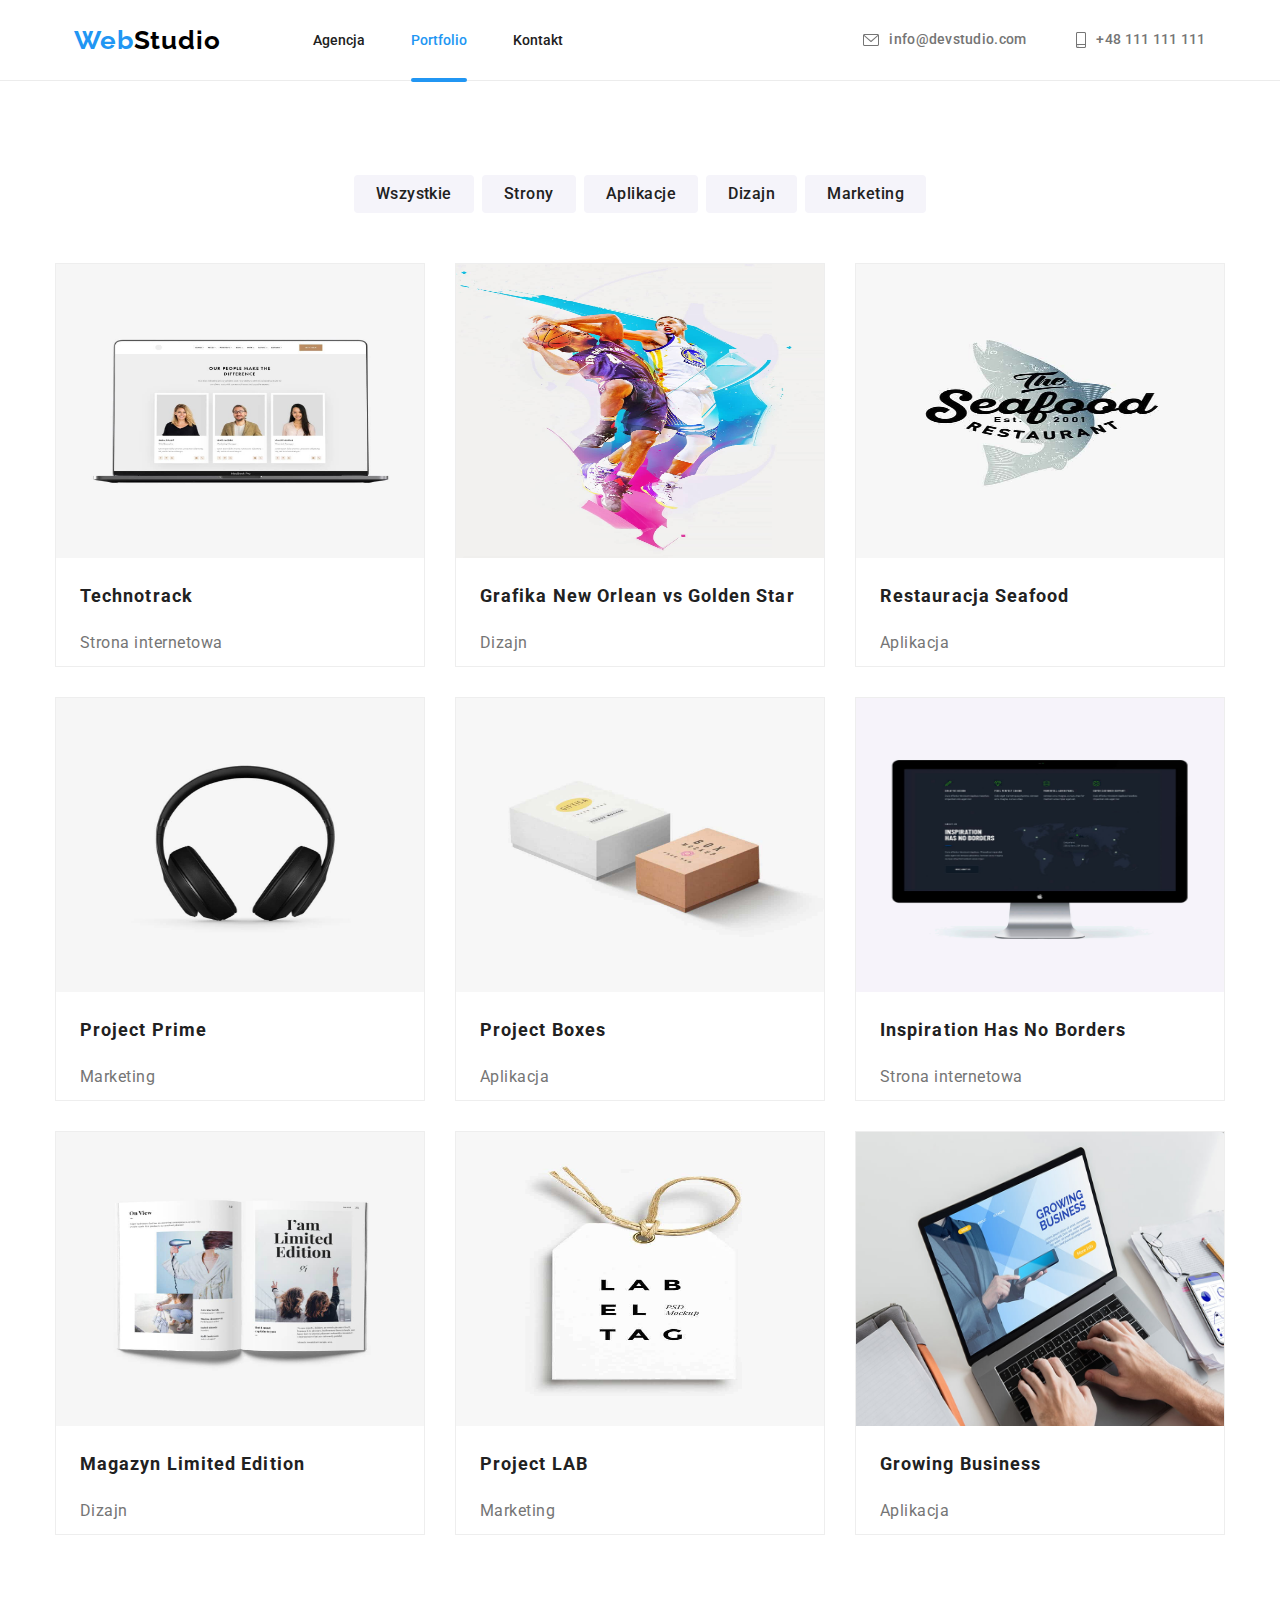
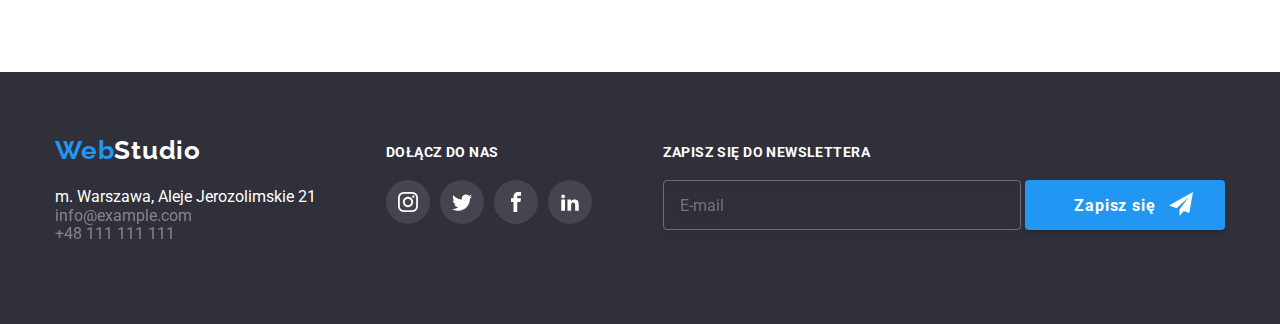
==== commit 3748b935: "hw6" ====
--- a/portfolio.html
+++ b/portfolio.html
@@ -4,7 +4,7 @@
     <meta charset="UTF-8" />
     <meta http-equiv="X-UA-Compatible" content="IE=edge" />
     <meta name="viewport" content="width=device-width, initial-scale=1.0" />
-    <title>Portfolio</title>
+    <title>Webstudio</title>
     <link
       rel="stylesheet"
       href="https://cdnjs.cloudflare.com/ajax/libs/modern-normalize/1.0.0/modern-normalize.min.css"
@@ -15,6 +15,7 @@
       rel="stylesheet"
     />
   </head>
+
 
   <body>
     <header>
@@ -336,6 +337,40 @@
       </section>
     </main>
     <!--Footer-->
-    <footer></footer>
+    <footer><div class="container">
+      <div class="footer-container">
+        <a class="navigation-logo" href="./index.html" width="145px"
+        height="31px"><span class="web logotype">Web</span><span class="studio-footer logotype">Studio</span>
+        </a><br>
+        <address>
+          <span class="street-address">m. Warszawa, Aleje Jerozolimskie 21</span><br>
+          <a href="mailto:info@devstudio.com" class="footer-contact-link">info@example.com</a><br>
+          <a href="tel:+48111111111" class="footer-contact-link">+48 111 111 111</a>
+        </address>
+      </div>
+        <div class="footer-container-social">
+          <h3> DOŁĄCZ DO NAS</h3>
+          <ul class="social-list-footer">
+            <li><a class="social-list-item-footer" href=""><svg class="social-list-item-icon-footer"><use href="./images/icons/socials.svg#icon-instagram" width="20" height="20"></use></svg></a></li>
+            <li><a class="social-list-item-footer" href=""><svg class="social-list-item-icon-footer"><use href="./images/icons/socials.svg#icon-twitter" width="20" height="20"></use></svg></a></li>
+            <li><a class="social-list-item-footer" href=""><svg class="social-list-item-icon-footer"><use href="./images/icons/socials.svg#icon-facebook" width="20" height="20"></use></svg></a></li>
+            <li><a class="social-list-item-footer" href=""><svg class="social-list-item-icon-footer"><use href="./images/icons/socials.svg#icon-linkedin2" width="20" height="20"></use></svg></a></li>
+          </ul>
+        </div>
+          <div class="footer-container-form">
+            <h3>ZAPISZ SIĘ DO NEWSLETTERA</h3>
+            <div class="footer-form">
+              <form name="newsletter" action="http://localhost:3000/posts"
+              method="POST">
+            <label><input type="email" name="email" placeholder="E-mail"></label>
+          <button type="submit">
+            <span class="sign-up">Zapisz się</span>
+            <svg><use href="./images/icons/socials.svg#form-send"></use></svg>
+          </button></form>
+            </div>
+          </div>
+        </div>
+      </div>
+     </div></footer>
   </body>
 </html>
--- a/css/style.css
+++ b/css/style.css
@@ -597,7 +597,7 @@
   min-width: 170px;
   border: 1px solid #afb1b8;
   border-radius: 4px;
-  margin-left: 30px;
+
   cursor: pointer;
   color: #afb1b8;
   fill: #afb1b8;
@@ -608,7 +608,6 @@
   list-style-type: none;
   display: flex;
   flex-wrap: wrap;
-  margin-left: -30px;
 }
 .our-clients-list-icon1 {
   width: 41px;
@@ -1017,6 +1016,7 @@
 .footer-contact-link {
   color: #fff;
   opacity: 40%;
+  margin-bottom: 8px;
 }
 footer h3 {
   font-weight: 700;
@@ -1064,3 +1064,9 @@
 .second-header-image-position {
   position: relative;
 }
+.footer-container-form {
+  margin-left: auto;
+}
+.street-address {
+  margin-bottom: 8px;
+}
